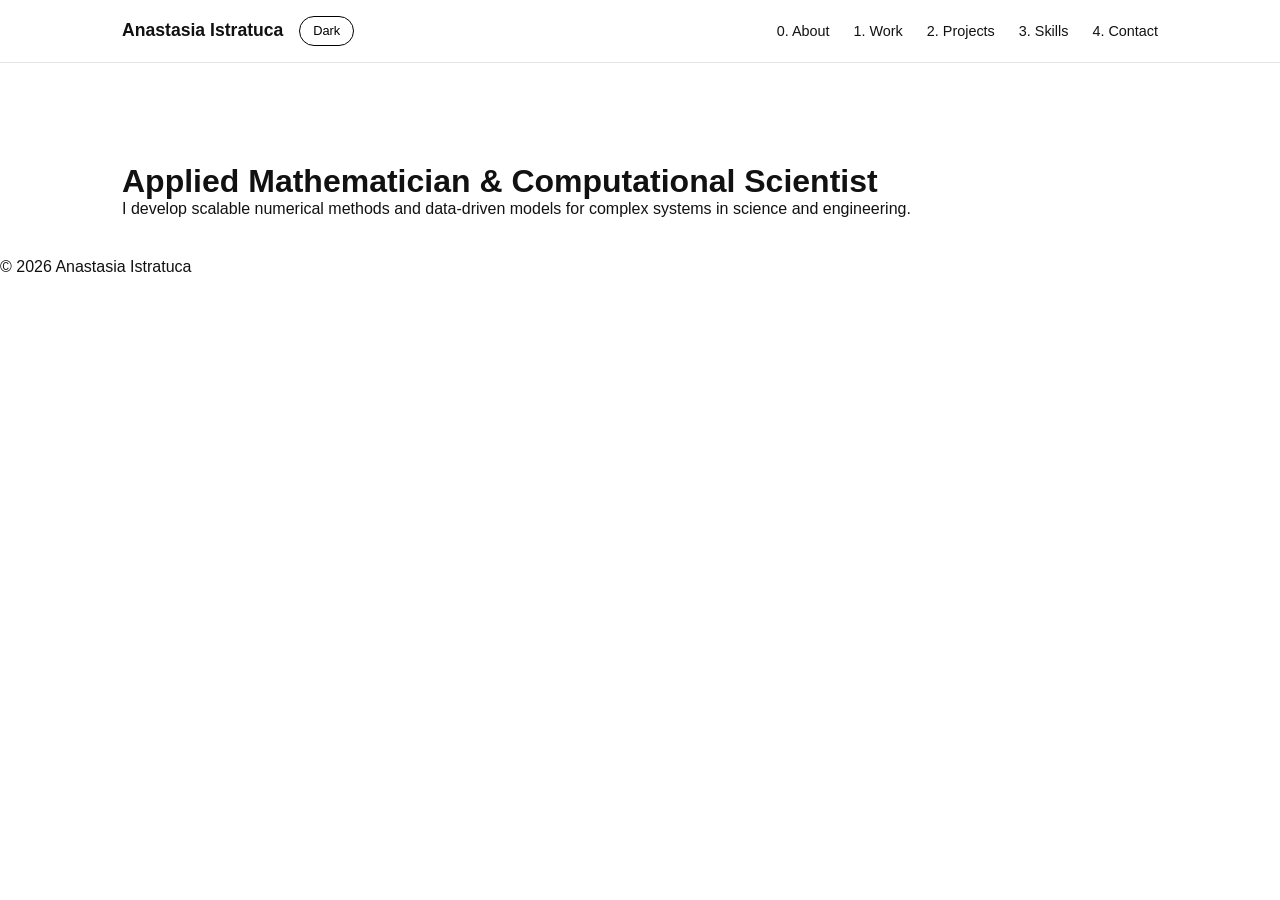
==== index.html @ 80080c96 "modified structure and added light/dark mode button" ====
<!DOCTYPE html>
<html lang="en">
<head>
    <meta charset="UTF-8">
    <title>Anastasia Istratuca</title>
    <link rel="stylesheet" href="style.css">
</head>
<body>

<header>
    <div class="header-container">
        
        <div class="left-section">
            <div class="name">Anastasia Istratuca</div>
            <button class="toggle-btn" id="theme-toggle">Dark</button>
        </div>

        <nav>
            <ul>
                <li><a href="index.html">0. About</a></li>
                <li><a href="work.html">1. Work</a></li>
                <li><a href="projects.html">2. Projects</a></li>
                <li><a href="skills.html">3. Skills</a></li>
                <li><a href="contact.html">4. Contact</a></li>
            </ul>
        </nav>

    </div>
</header>

<main>
    <h1>Applied Mathematician & Computational Scientist</h1>
    <p>
        I develop scalable numerical methods and data-driven models
        for complex systems in science and engineering.
    </p>
</main>

<footer>
  <p>© 2026 Anastasia Istratuca</p>
</footer>

<script src="script.js"></script>
</body>
</html>
---- style.css ----
/* Reset */
* {
    margin: 0;
    padding: 0;
    box-sizing: border-box;
}

body {
    font-family: -apple-system, BlinkMacSystemFont, 'Segoe UI', Roboto, sans-serif;
    transition: background 0.3s ease, color 0.3s ease;
    background-color: #ffffff;
    color: #111111;
}

/* Dark mode */
body.dark-mode {
    background-color: #111111;
    color: #f5f5f5;
}

/* Header */
header {
    position: sticky;
    top: 0;
    width: 100%;
    background: inherit;
    backdrop-filter: blur(10px);
    z-index: 1000;
    border-bottom: 1px solid rgba(0,0,0,0.1);
}

body.dark-mode header {
    border-bottom: 1px solid rgba(255,255,255,0.1);
}

.header-container {
    max-width: 1100px;
    margin: auto;
    padding: 1rem 2rem;
    display: flex;
    justify-content: space-between;
    align-items: center;
}

/* Left section */
.left-section {
    display: flex;
    align-items: center;
    gap: 1rem;
}

.name {
    font-weight: 600;
    font-size: 1.1rem;
}

/* Toggle button */
.toggle-btn {
    padding: 0.4rem 0.8rem;
    border: 1px solid currentColor;
    background: transparent;
    cursor: pointer;
    border-radius: 20px;
    font-size: 0.8rem;
}

/* Menu */
nav ul {
    display: flex;
    list-style: none;
    gap: 1.5rem;
}

nav a {
    text-decoration: none;
    color: inherit;
    font-size: 0.9rem;
    transition: opacity 0.2s ease;
}

nav a:hover {
    opacity: 0.6;
}

/* Page content spacing */
main {
    max-width: 1100px;
    margin: 100px auto 40px auto;
    padding: 0 2rem;
}
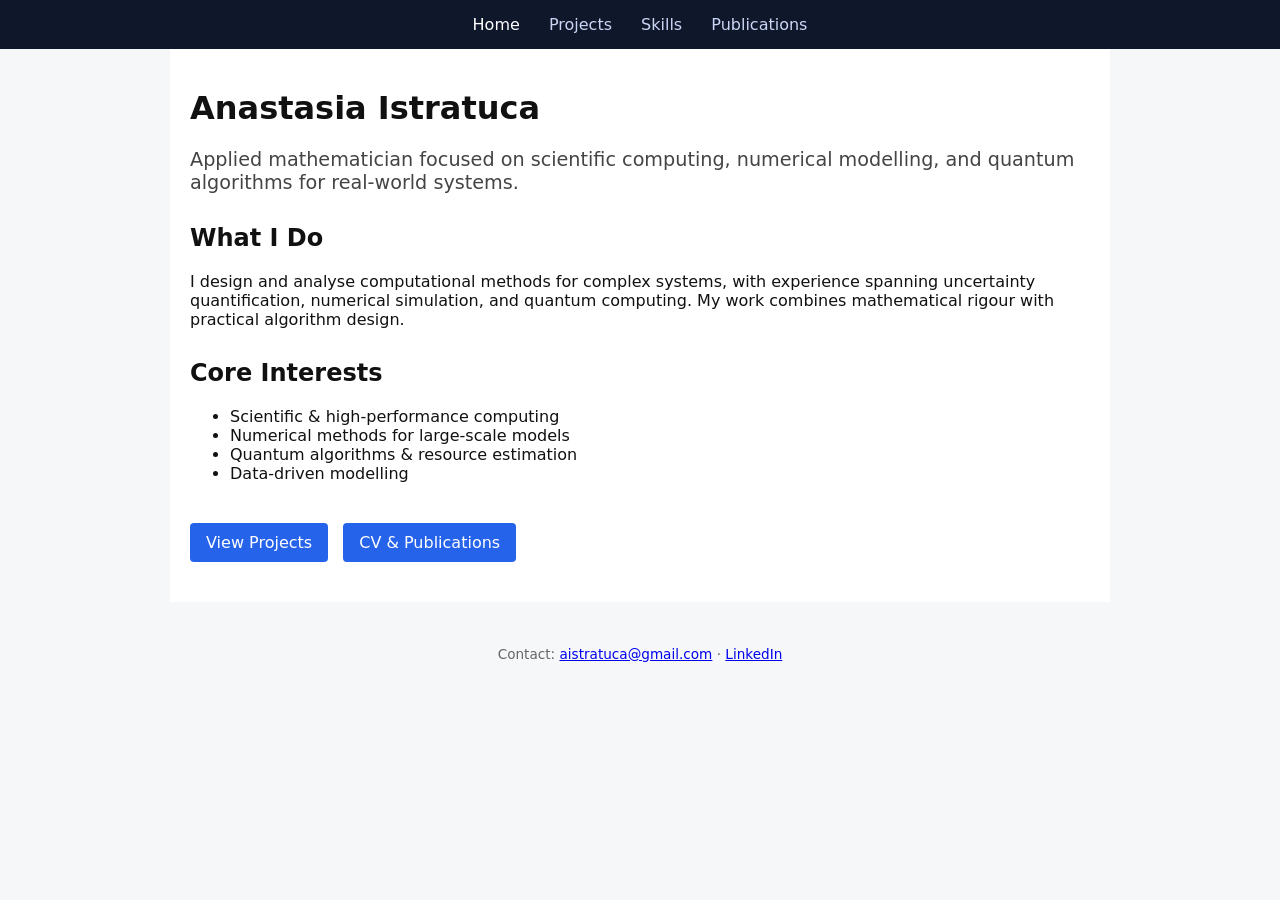
==== commit 64f566e4: "Revert "modified structure and added light/dark mode button" This reverts commit 80080c969ee2c022708" ====
--- a/index.html
+++ b/index.html
@@ -1,45 +1,57 @@
 <!DOCTYPE html>
 <html lang="en">
 <head>
-    <meta charset="UTF-8">
-    <title>Anastasia Istratuca</title>
-    <link rel="stylesheet" href="style.css">
+  <meta charset="UTF-8">
+  <title>Anastasia Istratuca | Applied Mathematician</title>
+  <meta name="description" content="Applied mathematician specialising in scientific computing, numerical methods, and quantum algorithms.">
+  <link rel="stylesheet" href="style.css">
 </head>
 <body>
 
-<header>
-    <div class="header-container">
-        
-        <div class="left-section">
-            <div class="name">Anastasia Istratuca</div>
-            <button class="toggle-btn" id="theme-toggle">Dark</button>
-        </div>
-
-        <nav>
-            <ul>
-                <li><a href="index.html">0. About</a></li>
-                <li><a href="work.html">1. Work</a></li>
-                <li><a href="projects.html">2. Projects</a></li>
-                <li><a href="skills.html">3. Skills</a></li>
-                <li><a href="contact.html">4. Contact</a></li>
-            </ul>
-        </nav>
-
-    </div>
-</header>
+<nav>
+  <a href="index.html" class="active">Home</a>
+  <a href="projects.html">Projects</a>
+  <a href="skills.html">Skills</a>
+  <a href="publications.html">Publications</a>
+</nav>
 
 <main>
-    <h1>Applied Mathematician & Computational Scientist</h1>
+  <h1>Anastasia Istratuca</h1>
+  <p class="tagline">
+    Applied mathematician focused on scientific computing, numerical modelling,
+    and quantum algorithms for real-world systems.
+  </p>
+
+  <section>
+    <h2>What I Do</h2>
     <p>
-        I develop scalable numerical methods and data-driven models
-        for complex systems in science and engineering.
+      I design and analyse computational methods for complex systems, with experience
+      spanning uncertainty quantification, numerical simulation, and quantum computing.
+      My work combines mathematical rigour with practical algorithm design.
     </p>
+  </section>
+
+  <section>
+    <h2>Core Interests</h2>
+    <ul>
+      <li>Scientific & high-performance computing</li>
+      <li>Numerical methods for large-scale models</li>
+      <li>Quantum algorithms & resource estimation</li>
+      <li>Data-driven modelling</li>
+    </ul>
+  </section>
+
+  <section class="links">
+    <a href="projects.html" class="button">View Projects</a>
+    <a href="publications.html" class="button">CV & Publications</a>
+  </section>
 </main>
 
 <footer>
-  <p>© 2026 Anastasia Istratuca</p>
+  <p>Contact: <a href="mailto:aistratuca@gmail.com">aistratuca@gmail.com</a> ·
+     <a href="https://www.linkedin.com/in/anastasia-istratuca/">LinkedIn</a>
+  </p>
 </footer>
 
-<script src="script.js"></script>
 </body>
 </html>
--- a/style.css
+++ b/style.css
@@ -1,90 +1,71 @@
-/* Reset */
-* {
-    margin: 0;
-    padding: 0;
-    box-sizing: border-box;
+body {
+  margin: 0;
+  font-family: system-ui, Arial, sans-serif;
+  background: #f6f7f9;
+  color: #111;
 }
 
-body {
-    font-family: -apple-system, BlinkMacSystemFont, 'Segoe UI', Roboto, sans-serif;
-    transition: background 0.3s ease, color 0.3s ease;
-    background-color: #ffffff;
-    color: #111111;
-}
-
-/* Dark mode */
-body.dark-mode {
-    background-color: #111111;
-    color: #f5f5f5;
-}
-
-/* Header */
-header {
-    position: sticky;
-    top: 0;
-    width: 100%;
-    background: inherit;
-    backdrop-filter: blur(10px);
-    z-index: 1000;
-    border-bottom: 1px solid rgba(0,0,0,0.1);
-}
-
-body.dark-mode header {
-    border-bottom: 1px solid rgba(255,255,255,0.1);
-}
-
-.header-container {
-    max-width: 1100px;
-    margin: auto;
-    padding: 1rem 2rem;
-    display: flex;
-    justify-content: space-between;
-    align-items: center;
-}
-
-/* Left section */
-.left-section {
-    display: flex;
-    align-items: center;
-    gap: 1rem;
-}
-
-.name {
-    font-weight: 600;
-    font-size: 1.1rem;
-}
-
-/* Toggle button */
-.toggle-btn {
-    padding: 0.4rem 0.8rem;
-    border: 1px solid currentColor;
-    background: transparent;
-    cursor: pointer;
-    border-radius: 20px;
-    font-size: 0.8rem;
-}
-
-/* Menu */
-nav ul {
-    display: flex;
-    list-style: none;
-    gap: 1.5rem;
+nav {
+  background: #0f172a;
+  padding: 15px;
+  text-align: center;
 }
 
 nav a {
-    text-decoration: none;
-    color: inherit;
-    font-size: 0.9rem;
-    transition: opacity 0.2s ease;
+  color: #cbd5f5;
+  margin: 0 12px;
+  text-decoration: none;
+  font-weight: 500;
 }
 
-nav a:hover {
-    opacity: 0.6;
+nav a.active, nav a:hover {
+  color: #ffffff;
 }
 
-/* Page content spacing */
 main {
-    max-width: 1100px;
-    margin: 100px auto 40px auto;
-    padding: 0 2rem;
+  max-width: 900px;
+  margin: auto;
+  padding: 40px 20px;
+  background: white;
 }
+
+h1 {
+  margin-top: 0;
+}
+
+.tagline {
+  font-size: 1.2em;
+  color: #444;
+}
+
+section {
+  margin-top: 30px;
+}
+
+.project {
+  border-left: 4px solid #2563eb;
+  padding-left: 15px;
+}
+
+.tools {
+  color: #555;
+  font-size: 0.9em;
+}
+
+.button {
+  display: inline-block;
+  margin-right: 10px;
+  margin-top: 10px;
+  padding: 10px 16px;
+  background: #2563eb;
+  color: white;
+  text-decoration: none;
+  border-radius: 4px;
+}
+
+footer {
+  text-align: center;
+  padding: 30px;
+  font-size: 0.85em;
+  color: #666;
+}
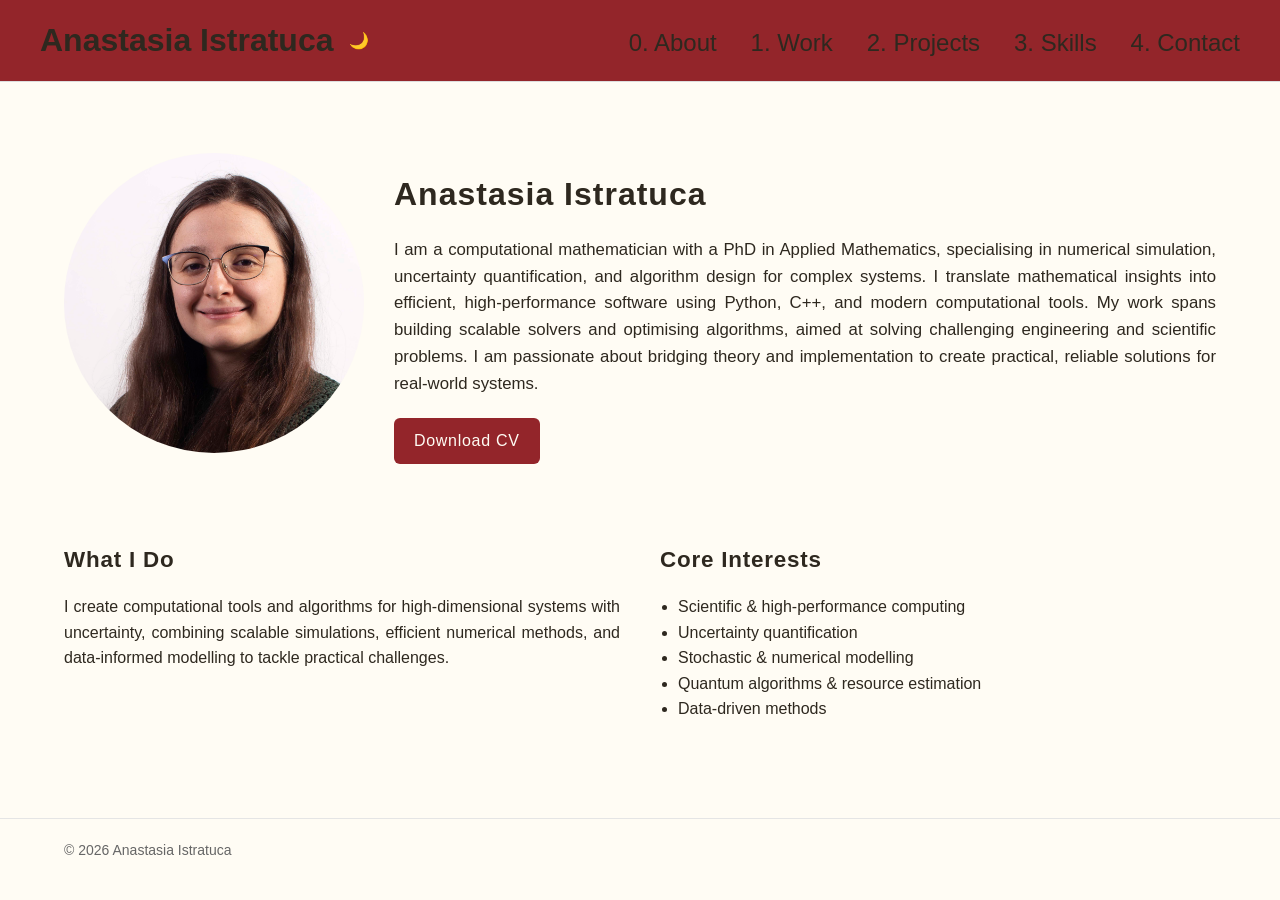
==== commit 16474592: "updated theme and About section" ====
--- a/index.html
+++ b/index.html
@@ -2,56 +2,80 @@
 <html lang="en">
 <head>
   <meta charset="UTF-8">
-  <title>Anastasia Istratuca | Applied Mathematician</title>
+  <title>Anastasia Istratuca</title>
   <meta name="description" content="Applied mathematician specialising in scientific computing, numerical methods, and quantum algorithms.">
   <link rel="stylesheet" href="style.css">
 </head>
 <body>
 
-<nav>
-  <a href="index.html" class="active">Home</a>
-  <a href="projects.html">Projects</a>
-  <a href="skills.html">Skills</a>
-  <a href="publications.html">Publications</a>
-</nav>
+<header>
+  <div class="nav-container">
+    <div class="logo-and-toggle">
+      <strong>Anastasia Istratuca</strong>
+      <button id="toggle">🌙</button>
+    </div>
 
-<main>
-  <h1>Anastasia Istratuca</h1>
-  <p class="tagline">
-    Applied mathematician focused on scientific computing, numerical modelling,
-    and quantum algorithms for real-world systems.
-  </p>
+    <nav>
+      <a href="index.html">0. About</a>
+      <a href="#">1. Work</a>
+      <a href="#">2. Projects</a>
+      <a href="#">3. Skills</a>
+      <a href="#">4. Contact</a>
+    </nav>
+  </div>
+</header>
 
-  <section>
-    <h2>What I Do</h2>
-    <p>
-      I design and analyse computational methods for complex systems, with experience
-      spanning uncertainty quantification, numerical simulation, and quantum computing.
-      My work combines mathematical rigour with practical algorithm design.
-    </p>
+
+<main class="about-container">
+
+  <!-- Hero section -->
+  <section class="about-hero">
+    
+    <div class="photo-box">
+      <img src="profile.jpg" alt="Anastasia Istratuca">
+    </div>
+
+    <div class="intro-box">
+      <h1>Anastasia Istratuca</h1>
+      <p class="personal-statement">
+        I am a computational mathematician with a PhD in Applied Mathematics, specialising in numerical simulation, uncertainty quantification, and algorithm design for complex systems. I translate mathematical insights into efficient, high-performance software using Python, C++, and modern computational tools. My work spans building scalable solvers and optimising algorithms, aimed at solving challenging engineering and scientific problems. I am passionate about bridging theory and implementation to create practical, reliable solutions for real-world systems.
+      </p>
+      <a href="CV.pdf" class="cv-button" target="_blank">Download CV</a>
+    </div>
+
   </section>
 
-  <section>
-    <h2>Core Interests</h2>
-    <ul>
-      <li>Scientific & high-performance computing</li>
-      <li>Numerical methods for large-scale models</li>
-      <li>Quantum algorithms & resource estimation</li>
-      <li>Data-driven modelling</li>
-    </ul>
+  <!-- Detailed sections -->
+  <section class="about-grid">
+    
+    <div class="about-section">
+      <h2>What I Do</h2>
+      <p style="text-align: justify;">
+        I create computational tools and algorithms for high-dimensional systems with uncertainty, combining scalable simulations, efficient numerical methods, and data-informed modelling to tackle practical challenges.
+      </p>
+    </div>
+
+    <div class="about-section">
+      <h2>Core Interests</h2>
+      <ul>
+        <li>Scientific & high‑performance computing</li>
+        <li>Uncertainty quantification</li>
+        <li>Stochastic & numerical modelling</li>
+        <li>Quantum algorithms & resource estimation</li>
+        <li>Data‑driven methods</li>
+      </ul>
+    </div>
+
   </section>
 
-  <section class="links">
-    <a href="projects.html" class="button">View Projects</a>
-    <a href="publications.html" class="button">CV & Publications</a>
-  </section>
 </main>
 
 <footer>
-  <p>Contact: <a href="mailto:aistratuca@gmail.com">aistratuca@gmail.com</a> ·
-     <a href="https://www.linkedin.com/in/anastasia-istratuca/">LinkedIn</a>
-  </p>
+  <div class="footer-container">
+    © 2026 Anastasia Istratuca
+  </div>
 </footer>
 
+<script src="script.js"></script>
 </body>
 </html>
--- a/style.css
+++ b/style.css
@@ -1,71 +1,175 @@
+:root {
+  --bg: #fffcf4;
+  --text: #2e281f;
+  --border: #ddd;
+}
+
+.dark-mode {
+  --bg: #2e281f;
+  --text: #fffcf4;
+  --border: #334155;
+}
+
+main{
+  width:90%;
+  max-width:1200px;
+  margin:auto;
+  font-family:'Lucida Sans', 'Lucida Sans Regular', 'Lucida Grande', 'Lucida Sans Unicode', Geneva, Verdana, sans-serif;
+}
+
 body {
   margin: 0;
-  font-family: system-ui, Arial, sans-serif;
-  background: #f6f7f9;
-  color: #111;
+  font-family:'Lucida Sans', 'Lucida Sans Regular', 'Lucida Grande', 'Lucida Sans Unicode', Geneva, Verdana, sans-serif;
+  line-height: 1.6;
+  color: var(--text);
+  background: var(--bg);
+  transition: 0.3s;
+  font-size: clamp(16px, 1.1vw, 18px);
 }
 
-nav {
-  background: #0f172a;
-  padding: 15px;
-  text-align: center;
+header {
+  width: 100%;
+  position: sticky;
+  top: 0;
+  z-index: 100;
+  background: var(--bg);
+  border-bottom: 1px solid var(--border);
+  background-color: #93252a;
+  font-size: xx-large;
+  font-family:'Lucida Sans', 'Lucida Sans Regular', 'Lucida Grande', 'Lucida Sans Unicode', Geneva, Verdana, sans-serif;
+}
+
+.nav-container {
+  max-width: 1200px;
+  margin: 0 auto;
+  padding: 15px 20px;
+  display: flex;
+  justify-content: space-between;
+  align-items: center;
+}
+
+.logo-and-toggle {
+  display: flex;
+  align-items: center;
+  gap: 15px;
+}
+
+button {
+  cursor: pointer;
+  border: 0px solid var(--border);
+  background: transparent;
+  color: var(--text);
+  padding: 10px 1px;
+  font-size: 16px;
 }
 
 nav a {
-  color: #cbd5f5;
-  margin: 0 12px;
-  text-decoration: none;
-  font-weight: 500;
+  text-decoration: none; 
+  color: var(--text);
+  margin-left: 25px;
+  font-size: x-large;
 }
 
-nav a.active, nav a:hover {
-  color: #ffffff;
+.about-container {
+  width: 90%;
+  max-width: 1200px;
+  margin: 60px auto 80px auto;
 }
 
-main {
-  max-width: 900px;
-  margin: auto;
-  padding: 40px 20px;
-  background: white;
+.photo-box img{
+  width:300px !important;
+  height:300px !important;
+  min-width:300px;
+  min-height:300px;
+  border-radius:50%;
+  object-fit:cover;
+  display:block;
 }
 
-h1 {
-  margin-top: 0;
+footer{
+  margin-top:60px;
+  border-top:1px solid #e5e5e5;
 }
 
-.tagline {
-  font-size: 1.2em;
-  color: #444;
+.footer-container{
+  width:90%;
+  max-width:1200px;
+  margin:auto;
+  padding:20px 0;
+  font-size:14px;
+  color:#666;
 }
 
-section {
-  margin-top: 30px;
+/* Hero section */
+.about-hero {
+  display: grid;
+  grid-template-columns: 150px 1fr;
+  gap: 40px;
+  align-items: center;
 }
 
-.project {
-  border-left: 4px solid #2563eb;
-  padding-left: 15px;
+
+.intro-box h1 {
+  font-size: 2rem;
+  margin-bottom: 0.5rem;
+  letter-spacing: 1px;
+  margin-left: 140px;
 }
 
-.tools {
-  color: #555;
-  font-size: 0.9em;
+.personal-statement {
+  margin-bottom: 20px;
+  font-size: 1.05rem;
+  margin-left: 140px;
+  text-align:justify;
 }
 
-.button {
+.cv-button {
   display: inline-block;
-  margin-right: 10px;
-  margin-top: 10px;
-  padding: 10px 16px;
-  background: #2563eb;
-  color: white;
+  padding: 10px 20px;
+  margin-left: 140px;
+  background: #93252a;
+  color: #fffcf4;
   text-decoration: none;
-  border-radius: 4px;
+  border-radius: 6px;
+  font-weight: 500;
+  letter-spacing: 0.7px;
+  transition: background 0.25s ease;
 }
 
-footer {
-  text-align: center;
-  padding: 30px;
-  font-size: 0.85em;
-  color: #666;
+.cv-button:hover {
+  opacity:0.9;
 }
+
+/* Grid for sections */
+.about-grid {
+  display: grid;
+  gap: 40px;
+  margin-top: 60px;
+  grid-template-columns: 1fr 1fr;
+}
+
+.about-section h2 {
+  font-size: 1.4rem;
+  margin-bottom: 10px;
+  letter-spacing: 0.8px;
+}
+
+.about-section ul {
+  padding-left: 18px;
+}
+
+/* Responsive tweaks */
+@media (max-width: 768px) {
+  .about-hero {
+    grid-template-columns: 1fr;
+    text-align: center;
+  }
+
+  .about-grid {
+    grid-template-columns: 1fr;
+  }
+
+  .photo-box img {
+    margin: auto;
+  }
+}
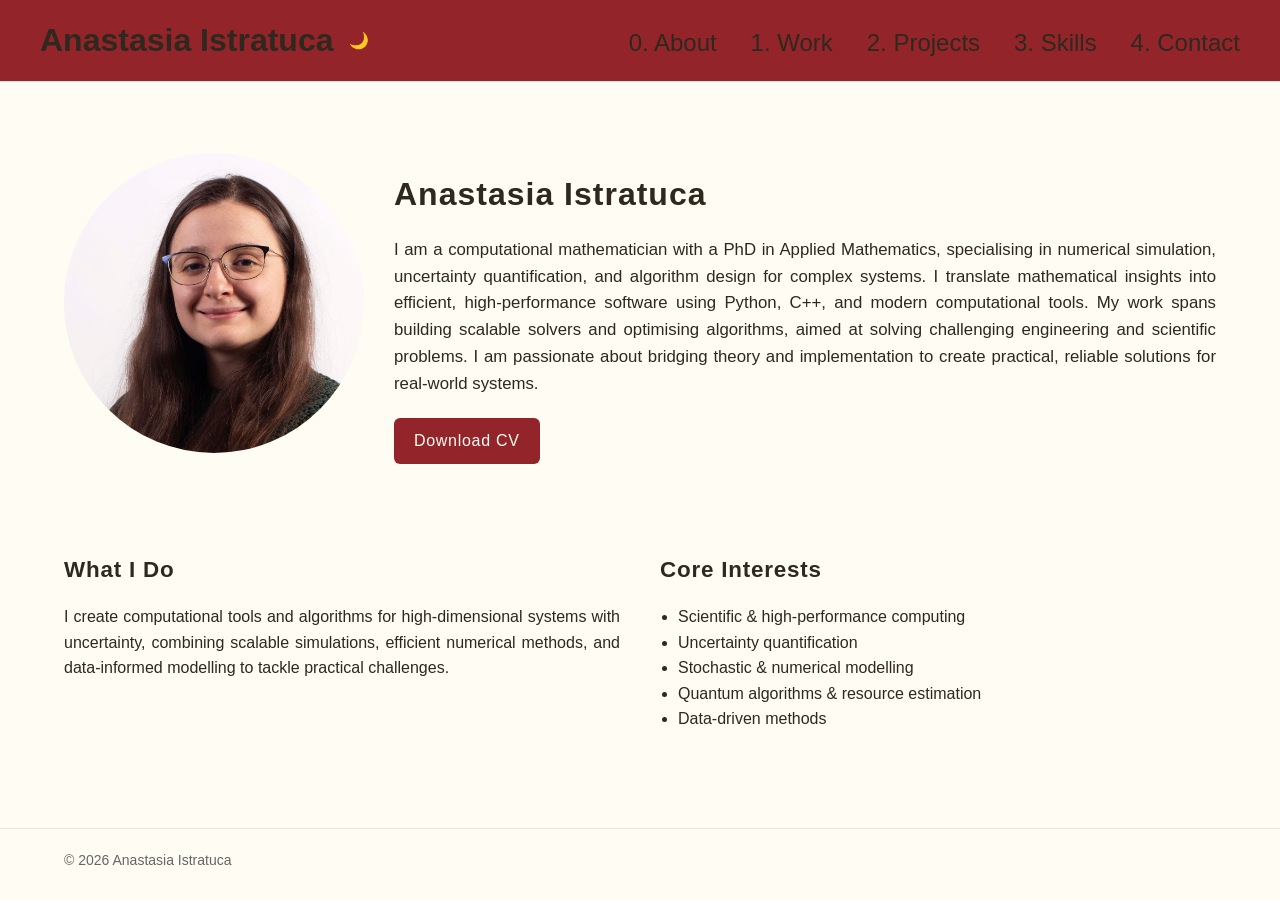
==== commit f1f6fcce: "populated work section" ====
--- a/index.html
+++ b/index.html
@@ -1,81 +1,89 @@
 <!DOCTYPE html>
 <html lang="en">
+
 <head>
   <meta charset="UTF-8">
   <title>Anastasia Istratuca</title>
-  <meta name="description" content="Applied mathematician specialising in scientific computing, numerical methods, and quantum algorithms.">
+  <meta name="description"
+    content="Applied mathematician specialising in scientific computing, numerical methods, and quantum algorithms.">
   <link rel="stylesheet" href="style.css">
 </head>
+
 <body>
 
-<header>
-  <div class="nav-container">
-    <div class="logo-and-toggle">
-      <strong>Anastasia Istratuca</strong>
-      <button id="toggle">🌙</button>
+  <header>
+    <div class="nav-container">
+      <div class="logo-and-toggle">
+        <strong>Anastasia Istratuca</strong>
+        <button id="toggle">🌙</button>
+      </div>
+
+      <nav>
+        <a href="index.html">0. About</a>
+        <a href="work.html">1. Work</a>
+        <a href="projects.html">2. Projects</a>
+        <a href="#">3. Skills</a>
+        <a href="#">4. Contact</a>
+      </nav>
     </div>
-
-    <nav>
-      <a href="index.html">0. About</a>
-      <a href="#">1. Work</a>
-      <a href="#">2. Projects</a>
-      <a href="#">3. Skills</a>
-      <a href="#">4. Contact</a>
-    </nav>
-  </div>
-</header>
+  </header>
 
 
-<main class="about-container">
+  <main class="content-container">
 
-  <!-- Hero section -->
-  <section class="about-hero">
-    
-    <div class="photo-box">
-      <img src="profile.jpg" alt="Anastasia Istratuca">
+    <section class="about-hero">
+
+      <div class="photo-box">
+        <img src="images/profile.jpg" alt="Anastasia Istratuca">
+      </div>
+
+      <div class="intro-box">
+        <h1>Anastasia Istratuca</h1>
+        <p class="personal-statement">
+          I am a computational mathematician with a PhD in Applied Mathematics, specialising in numerical simulation,
+          uncertainty quantification, and algorithm design for complex systems. I translate mathematical insights into
+          efficient, high-performance software using Python, C++, and modern computational tools. My work spans building
+          scalable solvers and optimising algorithms, aimed at solving challenging engineering and scientific problems.
+          I am passionate about bridging theory and implementation to create practical, reliable solutions for
+          real-world systems.
+        </p>
+        <a href="docs/CV.pdf" class="cv-button" target="_blank">Download CV</a>
+      </div>
+
+    </section>
+
+    <section class="about-grid">
+
+      <div class="about-section">
+        <h2>What I Do</h2>
+        <p style="text-align: justify;">
+          I create computational tools and algorithms for high-dimensional systems with uncertainty, combining scalable
+          simulations, efficient numerical methods, and data-informed modelling to tackle practical challenges.
+        </p>
+      </div>
+
+      <div class="about-section">
+        <h2>Core Interests</h2>
+        <ul>
+          <li>Scientific & high-performance computing</li>
+          <li>Uncertainty quantification</li>
+          <li>Stochastic & numerical modelling</li>
+          <li>Quantum algorithms & resource estimation</li>
+          <li>Data-driven methods</li>
+        </ul>
+      </div>
+
+    </section>
+
+  </main>
+
+  <footer>
+    <div class="footer-container">
+      © 2026 Anastasia Istratuca
     </div>
+  </footer>
 
-    <div class="intro-box">
-      <h1>Anastasia Istratuca</h1>
-      <p class="personal-statement">
-        I am a computational mathematician with a PhD in Applied Mathematics, specialising in numerical simulation, uncertainty quantification, and algorithm design for complex systems. I translate mathematical insights into efficient, high-performance software using Python, C++, and modern computational tools. My work spans building scalable solvers and optimising algorithms, aimed at solving challenging engineering and scientific problems. I am passionate about bridging theory and implementation to create practical, reliable solutions for real-world systems.
-      </p>
-      <a href="CV.pdf" class="cv-button" target="_blank">Download CV</a>
-    </div>
+  <script src="script.js"></script>
+</body>
 
-  </section>
-
-  <!-- Detailed sections -->
-  <section class="about-grid">
-    
-    <div class="about-section">
-      <h2>What I Do</h2>
-      <p style="text-align: justify;">
-        I create computational tools and algorithms for high-dimensional systems with uncertainty, combining scalable simulations, efficient numerical methods, and data-informed modelling to tackle practical challenges.
-      </p>
-    </div>
-
-    <div class="about-section">
-      <h2>Core Interests</h2>
-      <ul>
-        <li>Scientific & high‑performance computing</li>
-        <li>Uncertainty quantification</li>
-        <li>Stochastic & numerical modelling</li>
-        <li>Quantum algorithms & resource estimation</li>
-        <li>Data‑driven methods</li>
-      </ul>
-    </div>
-
-  </section>
-
-</main>
-
-<footer>
-  <div class="footer-container">
-    © 2026 Anastasia Istratuca
-  </div>
-</footer>
-
-<script src="script.js"></script>
-</body>
-</html>
+</html>
--- a/style.css
+++ b/style.css
@@ -10,16 +10,17 @@
   --border: #334155;
 }
 
-main{
-  width:90%;
-  max-width:1200px;
-  margin:auto;
-  font-family:'Lucida Sans', 'Lucida Sans Regular', 'Lucida Grande', 'Lucida Sans Unicode', Geneva, Verdana, sans-serif;
+main {
+  width: 90%;
+  max-width: 1200px;
+  margin: auto;
+  font-family: 'Lucida Sans', 'Lucida Sans Regular', 'Lucida Grande', 'Lucida Sans Unicode', Geneva, Verdana, sans-serif;
+  margin-top:90px;
 }
 
 body {
   margin: 0;
-  font-family:'Lucida Sans', 'Lucida Sans Regular', 'Lucida Grande', 'Lucida Sans Unicode', Geneva, Verdana, sans-serif;
+  font-family: 'Lucida Sans', 'Lucida Sans Regular', 'Lucida Grande', 'Lucida Sans Unicode', Geneva, Verdana, sans-serif;
   line-height: 1.6;
   color: var(--text);
   background: var(--bg);
@@ -36,7 +37,30 @@
   border-bottom: 1px solid var(--border);
   background-color: #93252a;
   font-size: xx-large;
-  font-family:'Lucida Sans', 'Lucida Sans Regular', 'Lucida Grande', 'Lucida Sans Unicode', Geneva, Verdana, sans-serif;
+  font-family: 'Lucida Sans', 'Lucida Sans Regular', 'Lucida Grande', 'Lucida Sans Unicode', Geneva, Verdana, sans-serif;
+}
+
+section {
+  margin-bottom: 70px;
+}
+
+h1 {
+  font-size: 34px;
+  margin-bottom: 20px;
+}
+
+h2 {
+  font-size: 26px;
+  margin-bottom: 16px;
+}
+
+h3 {
+  font-size: 20px;
+  margin-bottom: 10px;
+}
+
+html {
+  scroll-behavior: smooth;
 }
 
 .nav-container {
@@ -64,40 +88,41 @@
 }
 
 nav a {
-  text-decoration: none; 
+  text-decoration: none;
   color: var(--text);
   margin-left: 25px;
   font-size: x-large;
 }
 
-.about-container {
+.content-container {
   width: 90%;
   max-width: 1200px;
   margin: 60px auto 80px auto;
-}
-
-.photo-box img{
-  width:300px !important;
-  height:300px !important;
-  min-width:300px;
-  min-height:300px;
-  border-radius:50%;
-  object-fit:cover;
-  display:block;
-}
-
-footer{
-  margin-top:60px;
-  border-top:1px solid #e5e5e5;
-}
-
-.footer-container{
-  width:90%;
-  max-width:1200px;
-  margin:auto;
-  padding:20px 0;
-  font-size:14px;
-  color:#666;
+  padding: 0 24px;
+}
+
+.photo-box img {
+  width: 300px !important;
+  height: 300px !important;
+  min-width: 300px;
+  min-height: 300px;
+  border-radius: 50%;
+  object-fit: cover;
+  display: block;
+}
+
+footer {
+  margin-top: 60px;
+  border-top: 1px solid #e5e5e5;
+}
+
+.footer-container {
+  width: 90%;
+  max-width: 1200px;
+  margin: auto;
+  padding: 20px 0;
+  font-size: 14px;
+  color: #666;
 }
 
 /* Hero section */
@@ -120,7 +145,7 @@
   margin-bottom: 20px;
   font-size: 1.05rem;
   margin-left: 140px;
-  text-align:justify;
+  text-align: justify;
 }
 
 .cv-button {
@@ -137,7 +162,7 @@
 }
 
 .cv-button:hover {
-  opacity:0.9;
+  opacity: 0.9;
 }
 
 /* Grid for sections */
@@ -172,4 +197,197 @@
   .photo-box img {
     margin: auto;
   }
+}
+
+.links {
+  color: inherit;
+  text-decoration: none;
+  transition: all 500ms;
+}
+
+.links:hover {
+  text-decoration: underline;
+  opacity: 0.5;
+  font-size: 17px;
+  font-size-adjust: 20px;
+}
+
+/* timeline bar */
+.timeline {
+  display: flex;
+  justify-content: space-between;
+  align-items: center;
+  position: relative;
+  margin: 80px 0;
+}
+
+/* horizontal line */
+.timeline::before {
+  content: "";
+  position: absolute;
+  top: 9px;
+  left: 0;
+  right: 0;
+  height: 3px;
+  background: #ccc;
+  z-index: 0;
+}
+
+/* arrow head */
+.timeline::after {
+  content: "";
+  position: absolute;
+  right: -18px;
+  top: 4px;
+  border-left: 18px solid #ccc;
+  border-top: 8px solid transparent;
+  border-bottom: 8px solid transparent;
+}
+
+/* node container */
+.timeline-node {
+  position: relative;
+  text-decoration: none;
+  color: inherit;
+  display: flex;
+  flex-direction: column;
+  align-items: center;
+  z-index: 1;
+}
+
+.year {
+  position: absolute;
+  top: -55px;
+  font-size: 14px;
+  font-weight: 500;
+  color: #2e281f;
+
+  opacity: 0;
+  transform: rotate(45deg);
+  transition: all 0.25s ease;
+}
+
+/* dots */
+.dot {
+  width: 18px;
+  height: 18px;
+  background: #93252a;
+  border-radius: 50%;
+  margin-bottom: 8px;
+  border: 3px solid white;
+  box-shadow: 0 0 0 2px #93252a;
+  transition: transform 0.2s ease;
+}
+
+.timeline-node:hover .dot {
+  transform: scale(1.6);
+  box-shadow: 0 0 8px rgba(147, 37, 42, 0.6);
+}
+
+.timeline-node:hover .year {
+  opacity: 1;
+  transform: rotate(45deg) scale(1);
+}
+
+.timeline-node:hover {
+  transform: translateY(-3px);
+}
+
+/* labels */
+.label {
+  font-size: 18px;
+  font-weight: 500;
+}
+
+.work-section {
+  margin: 120px 0;
+}
+
+.work-section h2 {
+  margin-bottom: 10px;
+  letter-spacing: 1px;
+}
+
+.career-section {
+  max-width: 1100px;
+  margin: auto;
+  padding: 40px 20px;
+}
+
+.career-item {
+  display: grid;
+  grid-template-columns: 150px 1fr;
+  gap: 30px;
+  margin-bottom: 50px;
+}
+
+.career-date {
+  font-weight: 600;
+  color: #93252a;
+}
+
+.career-content h3 {
+  margin: 0;
+  font-size: 20px;
+}
+
+.institution {
+  margin: 4px 0 10px 0;
+}
+
+.career-content ul {
+  margin: 0;
+  padding-left: 18px;
+  line-height: 1.6;
+}
+
+.tech-stack {
+  margin-top: 12px;
+  font-size: 14px;
+  color: #93252a;
+  font-style: italic;
+}
+
+.projects-grid {
+  display: grid;
+  grid-template-columns: repeat(auto-fit, minmax(260px, 1fr));
+  gap: 20px;
+  margin-top: 15px;
+}
+
+.project-card {
+  display: block;
+  padding: 18px;
+  border-radius: 10px;
+  border: 1px solid white;
+  text-decoration: none;
+  color: inherit;
+  background: #93252a;
+  box-shadow: #93252a;
+  transition: all 0.2s ease;
+}
+
+.project-card:hover {
+  transform: translateY(-4px);
+  box-shadow: 0 6px 18px rgba(147, 37, 42, 0.6);
+}
+
+.project-card h4 {
+  margin-top: 0;
+  margin-bottom: 8px;
+  font-size: 17px;
+  color: #ccc;
+}
+
+.project-card p {
+  font-size: 14px;
+  color: #fffcf4;
+  line-height: 1.4;
+  text-align: left;
+}
+
+.project-image {
+  width: 100%;
+  border-radius: 6px;
+  margin-bottom: 10px;
 }
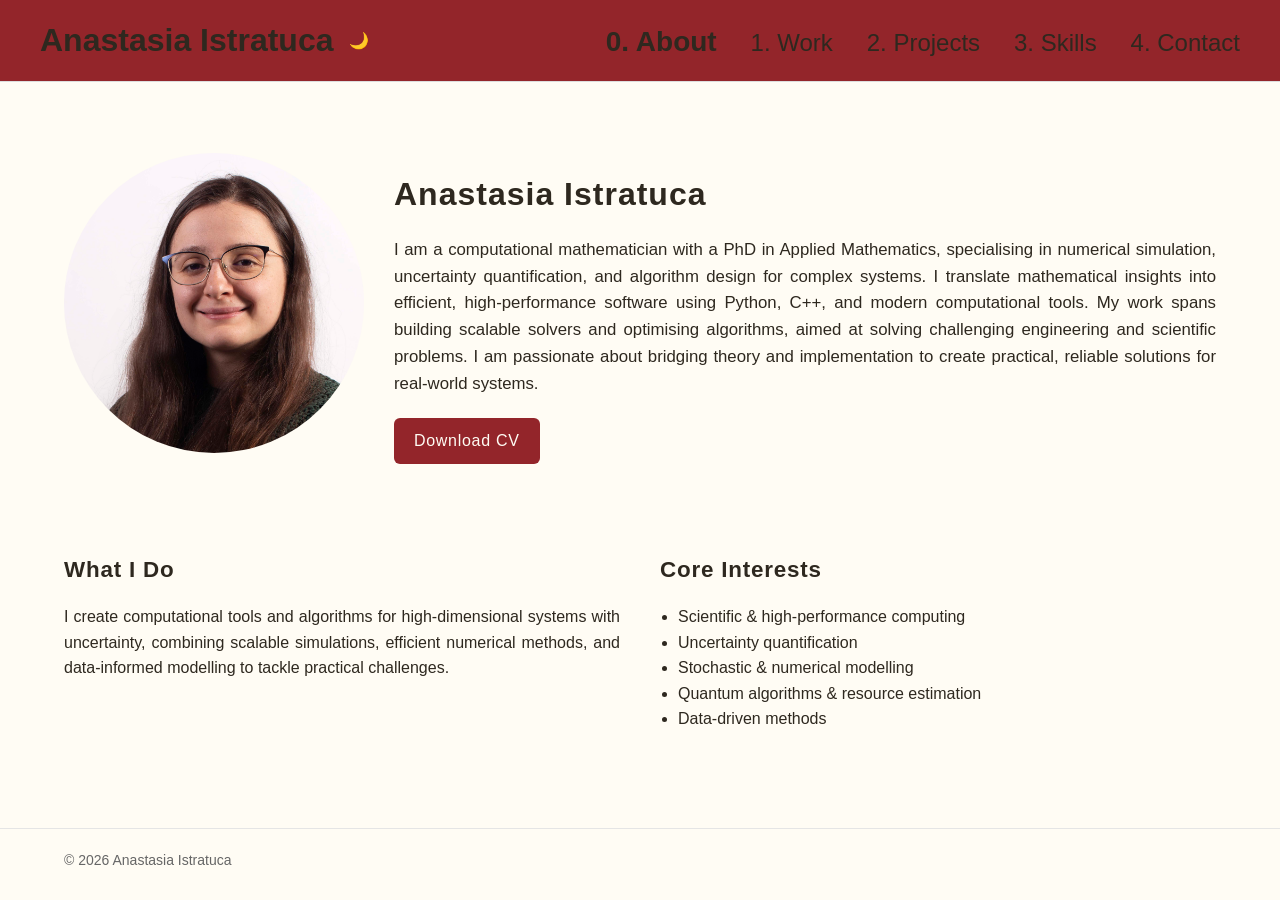
==== commit 488aa2fa: "updated navigation bar to highligh page you're on, added one project to projects page, restructured " ====
--- a/index.html
+++ b/index.html
@@ -14,16 +14,16 @@
   <header>
     <div class="nav-container">
       <div class="logo-and-toggle">
-        <strong>Anastasia Istratuca</strong>
+        <strong><a href="index.html" style="text-decoration: none; color: inherit;">Anastasia Istratuca</a></strong>
         <button id="toggle">🌙</button>
       </div>
 
       <nav>
-        <a href="index.html">0. About</a>
-        <a href="work.html">1. Work</a>
-        <a href="projects.html">2. Projects</a>
-        <a href="#">3. Skills</a>
-        <a href="#">4. Contact</a>
+        <a href="index.html" style="font-size: 28px;"><b>0. About</b></a>
+        <a href="pages/work.html">1. Work</a>
+        <a href="pages/work.html">2. Projects</a>
+        <a href="pages/skills.html">3. Skills</a>
+        <a href="pages/contact.html">4. Contact</a>
       </nav>
     </div>
   </header>
--- a/style.css
+++ b/style.css
@@ -348,7 +348,7 @@
   font-style: italic;
 }
 
-.projects-grid {
+.projects-grid-work {
   display: grid;
   grid-template-columns: repeat(auto-fit, minmax(260px, 1fr));
   gap: 20px;
@@ -369,7 +369,7 @@
 
 .project-card:hover {
   transform: translateY(-4px);
-  box-shadow: 0 6px 18px rgba(147, 37, 42, 0.6);
+  box-shadow: 0 8px 20px rgba(147, 37, 42, 0.6);
 }
 
 .project-card h4 {
@@ -379,10 +379,17 @@
   color: #ccc;
 }
 
+.project-card h3{
+  margin-top:0;
+  margin-bottom:10px;
+  font-size:18px;
+  color: #ccc;
+}
+
 .project-card p {
   font-size: 14px;
   color: #fffcf4;
-  line-height: 1.4;
+  line-height: 1.5;
   text-align: left;
 }
 
@@ -390,4 +397,37 @@
   width: 100%;
   border-radius: 6px;
   margin-bottom: 10px;
+}
+
+.projects-grid{
+  display:grid;
+  grid-template-columns:repeat(auto-fit,minmax(300px,1fr));
+  gap:24px;
+  margin-top:40px;
+}
+
+.tags{
+  margin-top:12px;
+  font-size:12px;
+  color:inherit;
+}
+
+.project-section{
+  margin-top:90px;
+  padding-top:60px;
+  border-top:1px solid #e5e5e5;
+}
+
+.project-grid{
+  display:grid;
+  grid-template-columns:1fr 1fr;
+  gap:40px; 
+  margin-top:-20px;
+}
+
+.project-images img{
+  width:45%;
+  border-radius:6px;
+  margin-bottom:15px;
+  padding-top: 20%;
 }
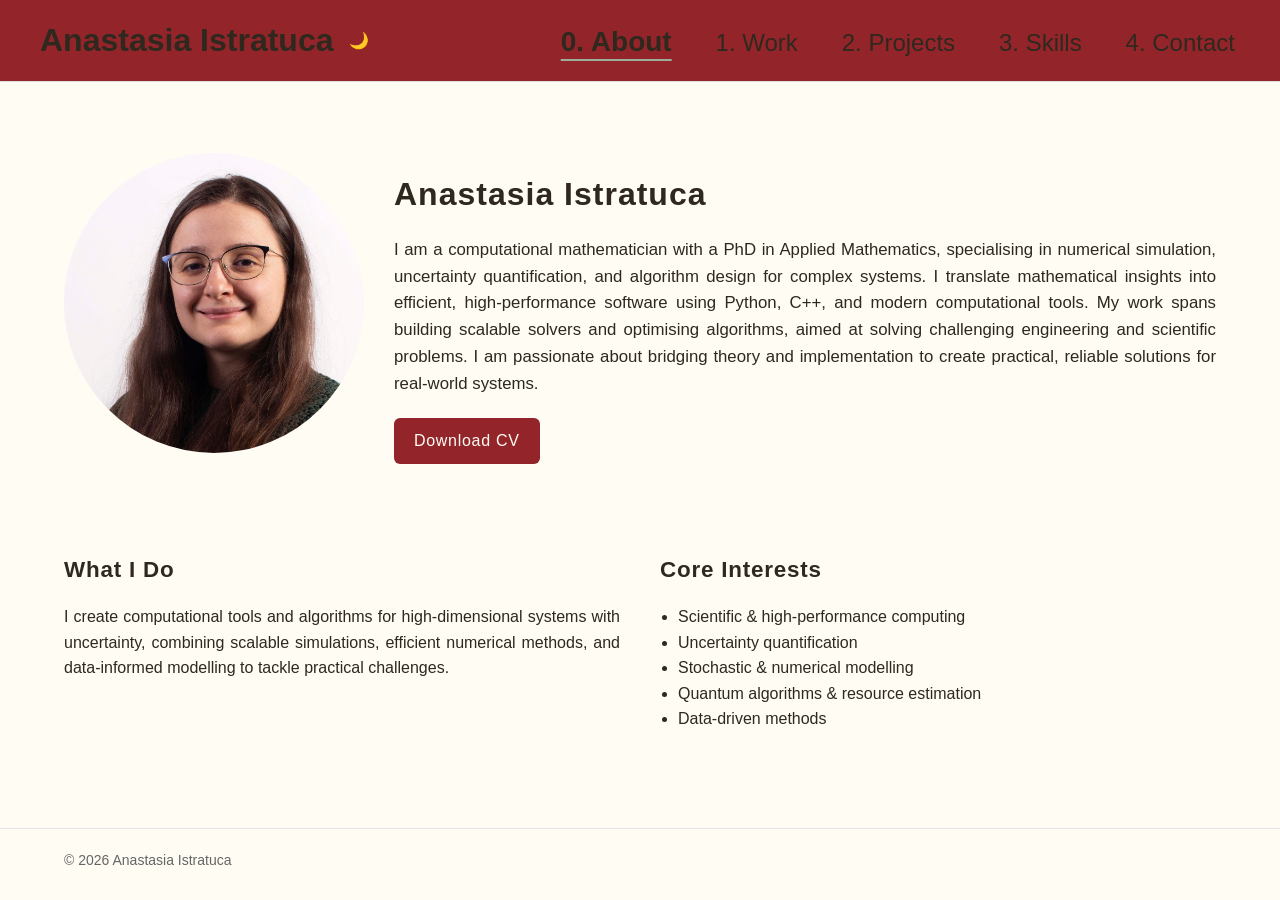
==== commit 88a4838d: "added chaotic systems project" ====
--- a/index.html
+++ b/index.html
@@ -19,9 +19,9 @@
       </div>
 
       <nav>
-        <a href="index.html" style="font-size: 28px;"><b>0. About</b></a>
+        <a href="index.html" class="active"><b>0. About</b></a>
         <a href="pages/work.html">1. Work</a>
-        <a href="pages/work.html">2. Projects</a>
+        <a href="pages/projects.html">2. Projects</a>
         <a href="pages/skills.html">3. Skills</a>
         <a href="pages/contact.html">4. Contact</a>
       </nav>
--- a/style.css
+++ b/style.css
@@ -63,6 +63,17 @@
   scroll-behavior: smooth;
 }
 
+.scroll-progress{
+  position:fixed;
+  top:0;
+  left:0;
+  height:3px;
+  width:0%;
+  background: #9bae98;
+  z-index:9999;
+  transition:width 0.1s linear;
+}
+
 .nav-container {
   max-width: 1200px;
   margin: 0 auto;
@@ -92,6 +103,35 @@
   color: var(--text);
   margin-left: 25px;
   font-size: x-large;
+  padding:6px 5px;
+  border-radius:6px;
+  transition:all 0.2s ease;
+  position:relative;
+}
+
+nav a:hover{
+  font-size: 28px;
+}
+
+nav a::after{
+  content:"";
+  position:absolute;
+  left:6px;
+  bottom:2px;
+  width:0%;
+  height:2px;
+  background:#9bae98;
+  transition:width 0.2s ease;
+}
+
+nav a:hover::after{
+  width:calc(100% - 12px);
+}
+
+nav a.active{
+  font-size: 28px;
+  text-decoration: underline #9bae98;
+  text-underline-offset: 8px;
 }
 
 .content-container {
@@ -209,7 +249,6 @@
   text-decoration: underline;
   opacity: 0.5;
   font-size: 17px;
-  font-size-adjust: 20px;
 }
 
 /* timeline bar */
@@ -255,6 +294,21 @@
   z-index: 1;
 }
 
+.timeline .timeline-node{
+  transition-delay: calc(var(--order) * 250ms);
+}
+
+.reveal-timeline {
+  opacity:0;
+  transform:translateZ(80px);
+  transition:all 0.6s ease;
+}
+
+.reveal-timeline.active{
+  opacity:1;
+  transform:translateZ(0);
+}
+
 .year {
   position: absolute;
   top: -55px;
@@ -367,11 +421,6 @@
   transition: all 0.2s ease;
 }
 
-.project-card:hover {
-  transform: translateY(-4px);
-  box-shadow: 0 8px 20px rgba(147, 37, 42, 0.6);
-}
-
 .project-card h4 {
   margin-top: 0;
   margin-bottom: 8px;
@@ -426,8 +475,26 @@
 }
 
 .project-images img{
-  width:45%;
   border-radius:6px;
-  margin-bottom:15px;
-  padding-top: 20%;
+}
+
+.reveal{
+  opacity:0;
+  transform:translateY(40px);
+  transition:all 0.6s ease;
+}
+
+.reveal.active{
+  opacity:1;
+  transform:translateY(0);
+}
+
+.projects-grid .project-card{
+  transition-delay: calc(var(--order) * 80ms);
+}
+
+.project-card:hover {
+  transform: translateY(-4px);
+  box-shadow: 0 8px 20px rgba(147, 37, 42, 0.6);
+  transition-delay: 0ms;
 }
